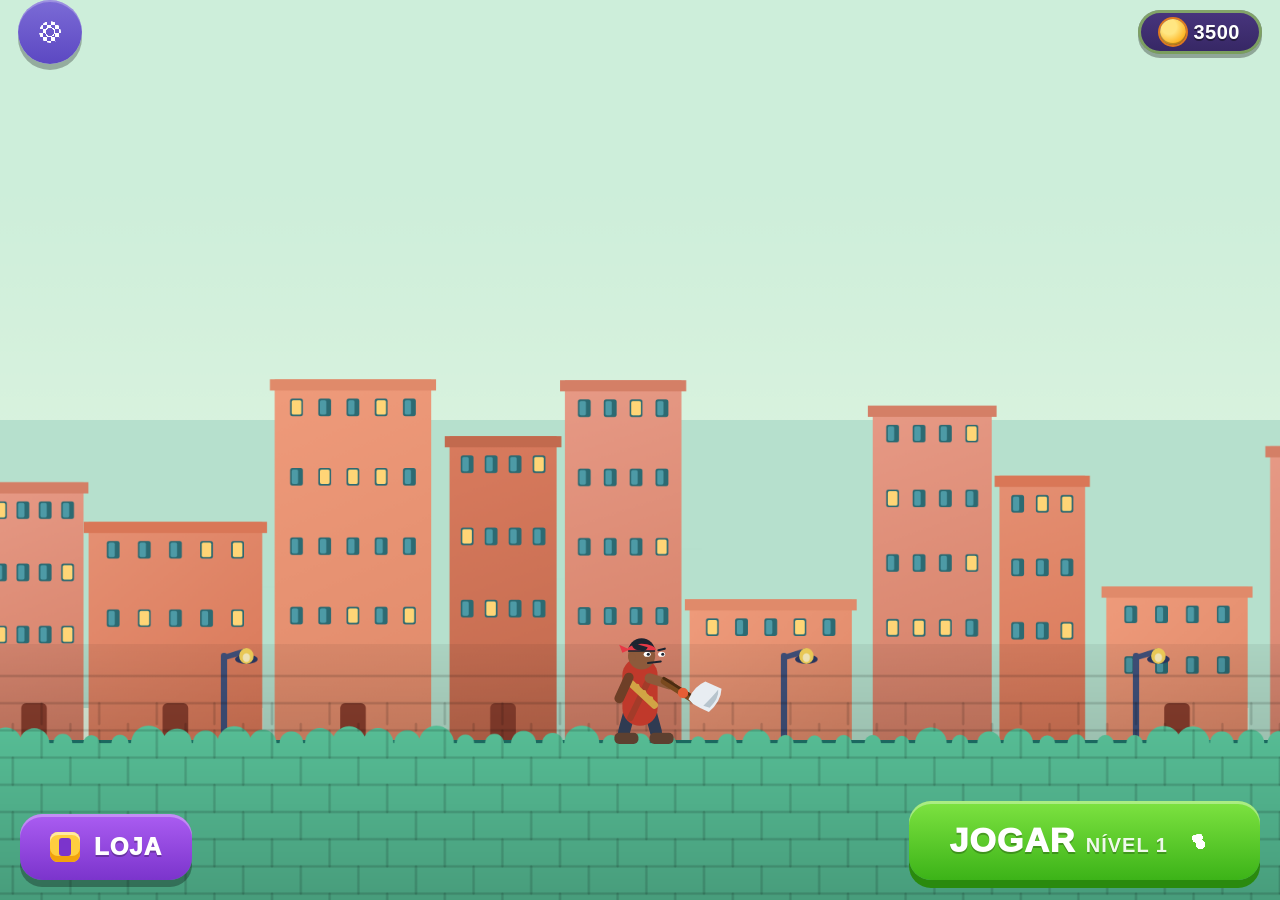
==== index.html @ abb42225 "Save game and conversation for issue #1 Run: 40038451906" ====
<!doctype html>
<html lang="pt-BR">
<head>
  <meta charset="utf-8">
  <meta name="viewport" content="width=device-width, initial-scale=1, maximum-scale=1, user-scalable=no, viewport-fit=cover">
  <meta name="theme-color" content="#2a9d8f">
  <meta name="description" content="Axe Masters — duelo de arremesso estilo arcade. Mira, joga o machado e acerte a cabeça!">
  <title>Axe Masters — Tomahawk Duel</title>
  <link rel="icon" href="data:image/svg+xml,<svg xmlns=%22http://www.w3.org/2000/svg%22 viewBox=%220 0 100 100%22><circle cx=%2250%22 cy=%2250%22 r=%2248%22 fill=%22%23ffd23f%22/><text y=%2272%22 x=%2250%22 font-size=%2256%22 text-anchor=%22middle%22 font-family=%22Arial%22 fill=%22%231d3557%22>&#128296;</text></svg>">
  <link rel="stylesheet" href="./styles.css">
</head>
<body>
  <div id="app">
    <canvas id="game" aria-label="Axe Masters"></canvas>

    <div id="hud-root" class="hud-root">
      <div id="hud" class="hud hidden">
        <button id="btn-pause" class="round-btn pause-btn" aria-label="Pausar">
          <span class="pause-ico"></span>
        </button>
      </div>

      <div id="menu-ui" class="menu-ui">
        <div class="menu-top">
          <button id="btn-settings" class="round-btn gear-btn" aria-label="Configurações"><span class="gear-ico"></span></button>
          <div class="menu-spacer"></div>
          <div class="pill wallet">
            <span class="pill-ico coin-ico"></span><strong id="menu-coins">0</strong>
          </div>
        </div>
        <div class="menu-bottom">
          <button id="btn-shop" class="big-btn shop-btn"><span class="shop-ico"></span>LOJA</button>
          <div class="menu-spacer"></div>
          <button id="btn-play" class="big-btn play-btn">
            <span class="play-label">JOGAR <small id="play-level"></small></span>
            <span class="hand-ico"></span>
          </button>
        </div>
      </div>

      <div id="modal-root" class="modal-root"></div>
    </div>
  </div>
  <script type="module" src="./src/main.js"></script>
</body>
</html>
---- styles.css ----
/* ============ AXE MASTERS — estilos ============ */
* { margin: 0; padding: 0; box-sizing: border-box; -webkit-tap-highlight-color: transparent; }
html, body { height: 100%; overflow: hidden; }
body {
  background: #14243a;
  font-family: "Trebuchet MS", Verdana, "Segoe UI", sans-serif;
  user-select: none;
  -webkit-user-select: none;
  touch-action: none;
}
#app { position: fixed; inset: 0; }
#game { position: absolute; inset: 0; width: 100%; height: 100%; display: block; }

.hud-root { position: absolute; inset: 0; pointer-events: none; }
.hidden { display: none !important; }

/* ---------- botões redondos ---------- */
.round-btn {
  pointer-events: auto;
  width: 64px; height: 64px; border: none; border-radius: 50%;
  background: linear-gradient(180deg, #7b6bd6 0%, #5c48c2 100%);
  box-shadow: 0 6px 0 rgba(0,0,0,.28), inset 0 2px 0 rgba(255,255,255,.25);
  cursor: pointer; display: grid; place-items: center;
  transition: transform .08s;
}
.round-btn:active { transform: translateY(4px); box-shadow: 0 2px 0 rgba(0,0,0,.28), inset 0 2px 0 rgba(255,255,255,.25); }
.pause-ico { width: 20px; height: 22px; border-left: 7px solid #fff; border-right: 7px solid #fff; border-radius: 2px; }
.gear-ico, .gear-ico::after {
  width: 22px; height: 22px; display: block;
}
.gear-ico {
  position: relative; border-radius: 50%;
  background:
    radial-gradient(circle, #fff 0 5px, transparent 5px 100%),
    conic-gradient(#fff 0 25%, transparent 25% 50%, #fff 50% 75%, transparent 75%) 0 0/8px 8px border-box;
  mask: radial-gradient(circle, transparent 0 4px, #000 4px 11px, transparent 11px);
  -webkit-mask: radial-gradient(circle, transparent 0 4px, #000 4px 11px, transparent 11px);
}

/* ---------- menu ---------- */
.menu-ui { position: absolute; inset: 0; pointer-events: none; display: flex; flex-direction: column; }
.menu-top { display: flex; align-items: center; gap: 12px; padding: env(safe-area-inset-top, 12px) 18px 0 18px; }
.menu-spacer { flex: 1; }

.pill {
  pointer-events: auto;
  display: inline-flex; align-items: center; gap: 8px;
  background: linear-gradient(180deg, rgba(64,42,120,.94), rgba(44,26,92,.94));
  border-radius: 999px; padding: 9px 22px;
  box-shadow: inset 0 0 0 3px rgba(178,255,90,.55), 0 4px 0 rgba(0,0,0,.3);
  color: #fff; font-weight: 900; font-size: 20px; letter-spacing: .5px;
  text-shadow: 0 2px 0 rgba(0,0,0,.4);
}
.pill-ico { width: 26px; height: 26px; border-radius: 50%;
  background: radial-gradient(circle at 35% 30%, #ffe682 0 30%, #ffb625 70%, #d97706 100%);
  box-shadow: inset 0 -2px 0 rgba(0,0,0,.25), 0 0 0 2px #e07a1f;
}
.coin-ico.slot { background: radial-gradient(circle at 35% 30%, #b8f0ff 0 30%, #2fb8f0 70%, #1583c9 100%); box-shadow: inset 0 -2px 0 rgba(0,0,0,.25), 0 0 0 2px #1d9bd0; }
.gem-ico { background: radial-gradient(circle at 35% 30%, #ff9ad2 0 40%, #f0469f 75%, #c11d76 100%); box-shadow: inset 0 -2px 0 rgba(0,0,0,.25), 0 0 0 2px #d61d80; border-radius: 6px; transform: rotate(45deg); width: 22px; height: 22px; }

.menu-bottom {
  margin-top: auto;
  display: flex; align-items: flex-end; gap: 16px;
  padding: 0 20px calc(env(safe-area-inset-bottom, 14px) + 20px) 20px;
}
.big-btn {
  pointer-events: auto; border: none; cursor: pointer;
  color: #fff; font-weight: 950; font-family: inherit;
  border-radius: 22px; letter-spacing: 1px;
  transition: transform .08s, filter .1s;
  text-shadow: 0 2px 0 rgba(0,0,0,.25);
  display: inline-flex; align-items: center; gap: 14px;
}
.big-btn:active { transform: translateY(4px); }
.big-btn small { opacity: .9; font-weight: 800; }

.shop-btn {
  font-size: 24px; padding: 18px 30px;
  background: linear-gradient(180deg, #ab5df2 0%, #7b34cc 100%);
  box-shadow: 0 7px 0 rgba(0,0,0,.3), inset 0 3px 0 rgba(255,255,255,.3);
}
.shop-ico { width: 30px; height: 30px; border-radius: 8px; background:#ffcf3f; box-shadow: inset 0 -6px 0 #f2a20d, inset 0 3px 0 #ffe9a0; position: relative; }
.shop-ico::after { content:""; position:absolute; inset: 6px 9px; border-radius: 3px; background: #7b34cc; }

.play-btn {
  font-size: 34px; padding: 20px 44px 20px 40px;
  background: linear-gradient(180deg, #7ee341 0%, #3cb318 100%);
  box-shadow: 0 8px 0 #2a8a0e, inset 0 3px 0 rgba(255,255,255,.35);
}
.play-label small { font-size: 20px; }
.hand-ico {
  width: 34px; height: 34px; display:block;
  background:
    radial-gradient(circle at 55% 60%, #fff 0 17%, transparent 17%) ,
    radial-gradient(circle at 45% 40%, #fff 0 20%, transparent 20%),
    conic-gradient(from -40deg, #fff 0 70deg, transparent 70deg) 0 0/100% 100%;
  mask: radial-gradient(circle at 50% 70%, #000 0 46%, transparent 47%);
  -webkit-mask: radial-gradient(circle at 50% 70%, #000 0 46%, transparent 47%);
  border-radius: 50%;
}

/* ---------- modais ---------- */
.modal-root {
  position: absolute; inset: 0; pointer-events: none;
  display: grid; place-items: center;
}
.modal-root.show { pointer-events: auto; background: rgba(10, 14, 30, .55); backdrop-filter: blur(3px); }

.modal {
  background: linear-gradient(180deg, #a06be0 0%, #7442c5 100%);
  border-radius: 26px;
  box-shadow: 0 10px 0 rgba(0,0,0,.35), inset 0 0 0 4px rgba(255,255,255,.18);
  padding: 20px;
  width: min(560px, calc(100vw - 32px));
  max-height: calc(100vh - 48px);
  display: flex; flex-direction: column;
  animation: pop .18s ease-out;
}
@keyframes pop { from { transform: scale(.85); opacity: 0; } }

.modal-title {
  text-align: center; color: #fff; font-weight: 950; font-size: 30px;
  text-shadow: 0 3px 0 rgba(0,0,0,.3); margin: 2px 0 14px;
}
.hero-list { overflow-y: auto; display: grid; grid-template-columns: repeat(auto-fill, 118px); gap: 12px; justify-content: center; padding: 4px 6px 10px; }
.hero-card {
  position: relative; border: none; cursor: pointer; background: transparent;
  border-radius: 18px; padding: 0; transition: transform .1s;
}
.hero-card:active { transform: scale(.96); }
.hero-card canvas {
  display: block; width: 118px; height: 148px; border-radius: 18px;
  box-shadow: inset 0 0 0 3px rgba(255,255,255,.28);
}
.hero-card .card-tag {
  position: absolute; left: 0; right: 0; bottom: 8px; margin: auto; width: max-content;
  display:flex; align-items:center; gap:6px;
  font-size: 13px; font-weight: 900; color: #fff;
  background: rgba(30, 16, 60, .75); border-radius: 999px; padding: 4px 10px;
  text-shadow: 0 1px 0 rgba(0,0,0,.5);
}
.hero-card .card-tag .mini-coin { width: 14px; height: 14px; border-radius: 50%;
  background: radial-gradient(circle at 35% 30%, #ffe682 0 30%, #ffb625 70%, #d97706 100%); }
.hero-card.locked canvas { filter: grayscale(.65) brightness(.75); }
.hero-card.selected { outline: 4px solid #ffe94a; outline-offset: 3px; }

.modal-actions { display: flex; gap: 12px; justify-content: center; margin-top: 16px; }
.btn {
  pointer-events: auto; border: none; cursor: pointer; font-family: inherit;
  color: #fff; font-weight: 950; font-size: 20px; letter-spacing: 1px;
  padding: 14px 30px; border-radius: 16px;
  text-shadow: 0 2px 0 rgba(0,0,0,.28);
  box-shadow: 0 6px 0 rgba(0,0,0,.3), inset 0 3px 0 rgba(255,255,255,.3);
  display: inline-flex; align-items: center; gap: 10px; justify-content: center;
  transition: transform .08s;
}
.btn:active { transform: translateY(4px); }
.btn.green  { background: linear-gradient(180deg,#7ee341,#3cb318); box-shadow: 0 6px 0 #2a8a0e, inset 0 3px 0 rgba(255,255,255,.35); }
.btn.purple { background: linear-gradient(180deg,#ab5df2,#7b34cc); }
.btn.yellow { background: linear-gradient(180deg,#ffd23f,#e8960c); box-shadow: 0 6px 0 #b87806, inset 0 3px 0 rgba(255,255,255,.4); color:#5a3200; text-shadow: 0 1px 0 rgba(255,255,255,.4); }
.btn.red    { background: linear-gradient(180deg,#ff6b6b,#d92626); box-shadow: 0 6px 0 #a71d1d, inset 0 3px 0 rgba(255,255,255,.3); }
.btn.ghost  { background: rgba(30,16,60,.55); box-shadow: 0 4px 0 rgba(0,0,0,.35); }
.btn .mini-coin { width: 20px; height: 20px; border-radius: 50%;
  background: radial-gradient(circle at 35% 30%, #ffe682 0 30%, #ffb625 70%, #d97706 100%); }

/* ---------- resultado ---------- */
.result-banner {
  text-align: center; font-weight: 950; font-size: 54px; letter-spacing: 2px;
  margin-top: 6px; margin-bottom: 8px;
}
.result-banner.win { color: #ffe94a; text-shadow: 0 4px 0 rgba(0,0,0,.35), 0 0 30px rgba(255,233,74,.6); }
.result-banner.lose { color: #ff8585; text-shadow: 0 4px 0 rgba(0,0,0,.35); }
.reward-row { display:flex; justify-content:center; align-items:center; gap:10px; color:#fff; font-weight:900; font-size: 26px; margin-bottom: 6px; }
.reward-row .mini-coin { width: 24px; height: 24px; border-radius:50%;
  background: radial-gradient(circle at 35% 30%, #ffe682 0 30%, #ffb625 70%, #d97706 100%); }

/* ---------- fim de partida vs ---------- */
.vs-score { display:flex; align-items:center; justify-content:center; gap: 18px; color: #fff; font-weight: 950; font-size: 40px; margin: 4px 0 10px; }
.vs-score img, .vs-score canvas { width: 64px; height: 64px; border-radius: 50%; box-shadow: 0 0 0 3px rgba(255,255,255,.5); }

/* toasts */
.toast {
  position: absolute; top: 96px; left: 50%; transform: translateX(-50%);
  background: rgba(30,16,60,.85); color: #ffe94a;
  font-weight: 900; font-size: 18px; padding: 10px 22px; border-radius: 999px;
  box-shadow: 0 4px 0 rgba(0,0,0,.3); animation: toast-in .25s ease-out;
  pointer-events: none; z-index: 40;
}
@keyframes toast-in { from { transform: translate(-50%, -16px); opacity: 0; } }

@media (max-width: 560px) {
  .play-btn { font-size: 26px; padding: 16px 30px 16px 26px; }
  .shop-btn { font-size: 18px; padding: 14px 20px; }
  .pill { font-size: 15px; padding: 7px 16px; }
  .round-btn { width: 52px; height: 52px; }
  .result-banner { font-size: 38px; }
}
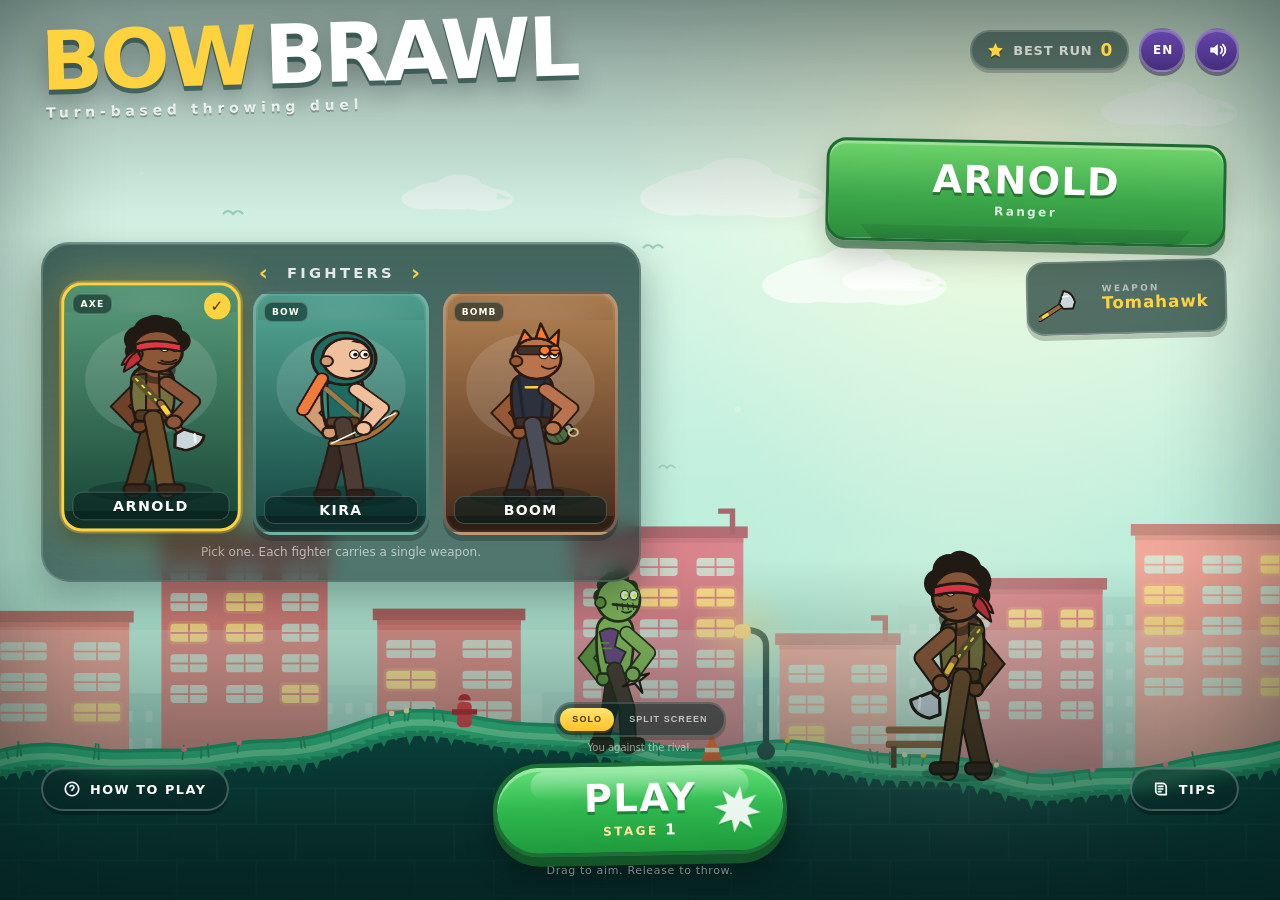
==== commit e9c2263f: "Save game and conversation for issue #2 Run: 40094544773" ====
--- a/index.html
+++ b/index.html
@@ -1,46 +1,206 @@
 <!doctype html>
-<html lang="pt-BR">
+<html lang="en">
 <head>
-  <meta charset="utf-8">
-  <meta name="viewport" content="width=device-width, initial-scale=1, maximum-scale=1, user-scalable=no, viewport-fit=cover">
-  <meta name="theme-color" content="#2a9d8f">
-  <meta name="description" content="Axe Masters — duelo de arremesso estilo arcade. Mira, joga o machado e acerte a cabeça!">
-  <title>Axe Masters — Tomahawk Duel</title>
-  <link rel="icon" href="data:image/svg+xml,<svg xmlns=%22http://www.w3.org/2000/svg%22 viewBox=%220 0 100 100%22><circle cx=%2250%22 cy=%2250%22 r=%2248%22 fill=%22%23ffd23f%22/><text y=%2272%22 x=%2250%22 font-size=%2256%22 text-anchor=%22middle%22 font-family=%22Arial%22 fill=%22%231d3557%22>&#128296;</text></svg>">
-  <link rel="stylesheet" href="./styles.css">
+<meta charset="utf-8" />
+<meta name="viewport" content="width=device-width, initial-scale=1, viewport-fit=cover, user-scalable=no" />
+<meta name="theme-color" content="#0b3b37" />
+<meta name="description" content="Bow Brawl is a turn-based throwing duel with six fighters, one signature weapon each, and a single tap to change the shot." />
+<title>Bow Brawl — Turn-Based Throwing Duel</title>
+<link rel="stylesheet" href="styles.css" />
 </head>
 <body>
-  <div id="app">
-    <canvas id="game" aria-label="Axe Masters"></canvas>
-
-    <div id="hud-root" class="hud-root">
-      <div id="hud" class="hud hidden">
-        <button id="btn-pause" class="round-btn pause-btn" aria-label="Pausar">
-          <span class="pause-ico"></span>
+<div id="app">
+  <canvas id="stage" aria-label="Duel arena" data-i18n-aria="aria.arena"></canvas>
+  <div id="flash" class="flash" aria-hidden="true"></div>
+
+  <section id="menu" class="menu" aria-label="Main menu" data-i18n-aria="aria.menu">
+    <header class="menu-top">
+      <div class="brand">
+        <h1 class="logo"><span class="logo-bow">BOW</span><span class="logo-brawl">BRAWL</span></h1>
+        <p class="tagline" data-i18n="tagline">Turn-based throwing duel</p>
+      </div>
+      <div class="menu-chips">
+        <div class="chip" aria-label="Best run" data-i18n-aria="record">
+          <svg class="chip-star" viewBox="0 0 24 24" aria-hidden="true"><path d="M12 2.6l2.8 5.8 6.4.9-4.6 4.5 1.1 6.4-5.7-3-5.7 3 1.1-6.4L2.8 9.3l6.4-.9z"/></svg>
+          <span class="chip-label" data-i18n="record">BEST RUN</span>
+          <b id="best-streak">0</b>
+        </div>
+        <button id="lang-btn" class="icon-btn lang-btn" type="button" aria-label="Mudar para português">EN</button>
+        <button id="menu-sound" class="icon-btn" type="button" aria-label="Turn sound on or off" data-i18n-aria="aria.sound">
+          <svg class="ico-on" viewBox="0 0 24 24" aria-hidden="true"><path d="M4 9h4l5-4v14l-5-4H4z"/><path class="stroke" d="M16.5 8.2a5 5 0 010 7.6M19 5.5a8.5 8.5 0 010 13"/></svg>
+          <svg class="ico-off" viewBox="0 0 24 24" aria-hidden="true"><path d="M4 9h4l5-4v14l-5-4H4z"/><path class="stroke" d="M16.5 9.5l5 5M21.5 9.5l-5 5"/></svg>
         </button>
       </div>
-
-      <div id="menu-ui" class="menu-ui">
-        <div class="menu-top">
-          <button id="btn-settings" class="round-btn gear-btn" aria-label="Configurações"><span class="gear-ico"></span></button>
-          <div class="menu-spacer"></div>
-          <div class="pill wallet">
-            <span class="pill-ico coin-ico"></span><strong id="menu-coins">0</strong>
+    </header>
+
+    <div class="menu-body">
+      <section class="roster-panel" aria-label="Fighter select" data-i18n-aria="aria.roster">
+        <div class="panel-head">
+          <span class="chev" aria-hidden="true">‹</span>
+          <span data-i18n="menu.heroes">FIGHTERS</span>
+          <span class="chev" aria-hidden="true">›</span>
+        </div>
+        <div id="hero-cards" class="hero-cards"></div>
+        <p class="roster-hint" data-i18n="menu.hint">Pick one. Each fighter carries a single weapon.</p>
+      </section>
+
+      <aside class="hero-showcase">
+        <div class="hero-banner">
+          <div class="hero-banner-ribbon"></div>
+          <h2 id="hero-name">ARNOLD</h2>
+          <p id="hero-title">Ranger</p>
+        </div>
+        <div class="weapon-badge">
+          <canvas id="menu-weapon" width="112" height="112" aria-hidden="true"></canvas>
+          <div>
+            <span class="weapon-label" data-i18n="menu.weapon">WEAPON</span>
+            <strong id="hero-weapon">Tomahawk</strong>
           </div>
         </div>
-        <div class="menu-bottom">
-          <button id="btn-shop" class="big-btn shop-btn"><span class="shop-ico"></span>LOJA</button>
-          <div class="menu-spacer"></div>
-          <button id="btn-play" class="big-btn play-btn">
-            <span class="play-label">JOGAR <small id="play-level"></small></span>
-            <span class="hand-ico"></span>
-          </button>
-        </div>
-      </div>
-
-      <div id="modal-root" class="modal-root"></div>
-    </div>
-  </div>
-  <script type="module" src="./src/main.js"></script>
+      </aside>
+    </div>
+
+    <footer class="menu-bottom">
+      <button id="how-btn" class="btn-ghost" type="button">
+        <svg viewBox="0 0 24 24" aria-hidden="true"><circle class="stroke" cx="12" cy="12" r="9"/><path class="stroke" d="M9.4 9a2.7 2.7 0 015.2 1c0 1.8-2.6 2-2.6 4"/><circle cx="12" cy="17.2" r="1.1" class="fill"/></svg>
+        <span data-i18n="menu.how">HOW TO PLAY</span>
+      </button>
+
+      <div class="play-wrap">
+        <div class="mode-switch" id="mode-switch" role="group" aria-label="Game mode" data-i18n-aria="aria.mode">
+          <button id="mode-solo" class="mode-btn active" type="button" aria-pressed="true" data-i18n="menu.modeSolo">SOLO</button>
+          <button id="mode-split" class="mode-btn" type="button" aria-pressed="false" data-i18n="menu.modeSplit">SPLIT SCREEN</button>
+        </div>
+        <p class="mode-note" id="mode-note" data-i18n="menu.modeNoteSolo">You against the rival.</p>
+
+        <button id="play-btn" class="play-btn" type="button" aria-label="Play">
+          <span class="play-shine" aria-hidden="true"></span>
+          <span class="play-arrow" aria-hidden="true">
+            <svg viewBox="0 0 48 48"><path d="M24 4l4 12 12-6-6 12 12 4-12 4 6 12-12-6-4 12-4-12-12 6 6-12-12-4 12-4-6-12 12 6z"/></svg>
+          </span>
+          <span class="play-text" data-i18n="menu.play">PLAY</span>
+          <span class="play-sub"><span id="play-stage-label" data-i18n="menu.stageWord">STAGE</span> <b id="level-num">1</b></span>
+        </button>
+        <span class="play-hint" data-i18n="menu.dragHint">Drag to aim. Release to throw.</span>
+      </div>
+
+      <button id="menu-help-btn" class="btn-ghost" type="button" aria-label="How to play">
+        <svg viewBox="0 0 24 24" aria-hidden="true"><path class="stroke" d="M5 4.5h9a5 5 0 015 5v10H10a5 5 0 01-5-5z"/><path class="stroke" d="M8.5 8.5h6M8.5 12h6M8.5 15.5h3.5"/></svg>
+        <span data-i18n="menu.tips">TIPS</span>
+      </button>
+    </footer>
+  </section>
+
+  <section id="hud" class="hud" aria-label="Match HUD" data-i18n-aria="aria.hud" hidden>
+    <button id="pause-btn" class="icon-btn hud-pause" aria-label="Pause" data-i18n-aria="aria.pause">
+      <svg viewBox="0 0 24 24" aria-hidden="true"><rect x="6.5" y="5" width="4" height="14" rx="2"/><rect x="13.5" y="5" width="4" height="14" rx="2"/></svg>
+    </button>
+
+    <div class="duel">
+      <div class="fighter left">
+        <div class="avatar-wrap"><canvas id="player-avatar" class="avatar" width="128" height="128" aria-hidden="true"></canvas><span class="turn-dot"></span></div>
+        <div class="fighter-info">
+          <div class="fighter-name" id="player-name">ARNOLD</div>
+          <div class="bar"><i id="player-hp-fill"></i><span id="player-hp-text">100</span></div>
+        </div>
+      </div>
+
+      <div class="vs-badge" aria-hidden="true">
+        <svg viewBox="0 0 48 48"><path d="M8 40L30 18l6-10 6 6-10 6L10 42z" fill="#ffd23f"/><path d="M40 40L18 18l-6-10-6 6 10 6 22 20z" fill="#fff3c4"/><circle cx="24" cy="24" r="4" fill="#6b3fbf"/></svg>
+      </div>
+
+      <div class="fighter right">
+        <div class="fighter-info">
+          <div class="fighter-name" id="enemy-name">ZUMBI</div>
+          <div class="bar"><i id="enemy-hp-fill"></i><span id="enemy-hp-text">100</span></div>
+        </div>
+        <div class="avatar-wrap"><canvas id="enemy-avatar" class="avatar" width="128" height="128" aria-hidden="true"></canvas><span class="turn-dot"></span></div>
+      </div>
+    </div>
+
+    <div id="split-line" class="split-line" aria-hidden="true" hidden></div>
+
+    <button id="sound-btn" class="icon-btn hud-sound" aria-label="Turn sound on or off" data-i18n-aria="aria.sound">
+      <svg class="ico-on" viewBox="0 0 24 24" aria-hidden="true"><path d="M4 9h4l5-4v14l-5-4H4z"/><path class="stroke" d="M16.5 8.2a5 5 0 010 7.6M19 5.5a8.5 8.5 0 010 13"/></svg>
+      <svg class="ico-off" viewBox="0 0 24 24" aria-hidden="true"><path d="M4 9h4l5-4v14l-5-4H4z"/><path class="stroke" d="M16.5 9.5l5 5M21.5 9.5l-5 5"/></svg>
+    </button>
+
+    <div id="turn-toast" class="turn-toast" role="status">YOUR TURN</div>
+    <div id="wind-chip" class="wind-chip">
+      <svg viewBox="0 0 24 24" aria-hidden="true"><path class="stroke" d="M3 9h10a3 3 0 100-6M3 15h14a3 3 0 110 6M3 12h18"/></svg>
+      <span class="wind-label" data-i18n="hud.wind">WIND</span>
+      <b id="wind-value">0</b>
+      <span id="wind-arrow" class="wind-arrow">→</span>
+    </div>
+    <div id="timer-chip" class="timer-chip"><span class="timer-label" data-i18n="hud.time">TIME</span><b id="timer-value">20</b></div>
+    <div id="weapon-slot" class="weapon-slot" aria-label="Signature weapon" data-i18n-aria="aria.weapon"></div>
+    <div id="ability-hint" class="ability-hint" hidden>
+      <span data-i18n="ability.tap">TAP THE SCREEN</span>
+      <b id="ability-name">RETURN</b>
+    </div>
+  </section>
+
+  <div id="vignette" class="vignette" aria-hidden="true"></div>
+
+  <div id="rotate" class="overlay rotate" hidden>
+    <div class="rotate-card">
+      <div class="phone-rotate" aria-hidden="true">
+        <svg viewBox="0 0 96 96"><rect x="30" y="14" width="36" height="66" rx="8" class="stroke"/><path class="stroke" d="M16 34a34 34 0 0118-15M80 62a34 34 0 01-18 15"/><path d="M13 24l4 11-11 1z" fill="currentColor"/><path d="M83 72l-4-11 11-1z" fill="currentColor"/></svg>
+      </div>
+      <h2 data-i18n="rotate.title">ROTATE YOUR DEVICE</h2>
+      <p data-i18n="rotate.body">This duel is built for landscape. Turn your phone sideways and hold it with both hands.</p>
+      <button id="rotate-continue" class="btn-ghost" type="button" data-i18n="rotate.continue">PLAY IN PORTRAIT</button>
+    </div>
+  </div>
+
+  <div id="help" class="overlay" hidden>
+    <div class="panel-card help-card">
+      <div class="panel-kicker" data-i18n="help.kicker">QUICK GUIDE</div>
+      <h2 data-i18n="help.title">HOW TO PLAY</h2>
+      <div class="help-grid">
+        <div class="help-item"><span class="help-num">1</span><div><strong data-i18n="help.i1t">Aim and throw</strong><p data-i18n="help.i1b">Drag toward your rival and release. The longer the drag, the harder the throw.</p></div></div>
+        <div class="help-item"><span class="help-num">2</span><div><strong data-i18n="help.i2t">Mind the wind</strong><p data-i18n="help.i2b">Wind pushes the projectile in flight. Check the meter before you commit.</p></div></div>
+        <div class="help-item"><span class="help-num">3</span><div><strong data-i18n="help.i3t">One weapon each</strong><p data-i18n="help.i3b">Every fighter has a single weapon with its own weight, damage and range.</p></div></div>
+        <div class="help-item"><span class="help-num">4</span><div><strong data-i18n="help.i4t">Tap after the throw</strong><p data-i18n="help.i4b">Tap the screen while your shot is airborne to trigger its ability: detonate, return, split or boost.</p></div></div>
+      </div>
+      <div class="panel-actions">
+        <button id="help-close" class="btn-primary" type="button" data-i18n="help.close">GOT IT</button>
+      </div>
+    </div>
+  </div>
+
+  <div id="pause" class="overlay" hidden>
+    <div class="panel-card pause-card">
+      <div class="panel-kicker" data-i18n="pause.kicker">TIME OUT</div>
+      <h2 data-i18n="pause.title">PAUSED</h2>
+      <p class="panel-sub" data-i18n="pause.sub">Take your time. The next throw can swing the match.</p>
+      <div class="pause-actions">
+        <button id="pause-resume" class="btn-primary" type="button" data-i18n="pause.resume">RESUME</button>
+        <button id="pause-restart" class="btn-ghost" type="button" data-i18n="pause.restart">RESTART MATCH</button>
+        <button id="pause-help" class="btn-ghost" type="button" data-i18n="pause.help">HOW TO PLAY</button>
+        <button id="pause-menu" class="btn-ghost danger" type="button" data-i18n="pause.menu">QUIT TO MENU</button>
+      </div>
+    </div>
+  </div>
+
+  <div id="result" class="overlay result" hidden>
+    <div class="result-card">
+      <div class="result-burst" aria-hidden="true"></div>
+      <div class="panel-kicker" id="result-kicker">STAGE 1</div>
+      <h2 id="result-title">YOU WIN</h2>
+      <p id="result-sub">Clean throw. The next opponent is already waiting.</p>
+      <div class="result-stats">
+        <div class="stat"><span data-i18n="result.best">BEST RUN</span><b id="result-best">0</b></div>
+        <div class="stat"><span data-i18n="result.damage">DAMAGE</span><b id="result-damage">0</b></div>
+        <div class="stat"><span data-i18n="result.shots">THROWS</span><b id="result-shots">0</b></div>
+      </div>
+      <div class="result-actions">
+        <button id="result-next" class="btn-primary" type="button">NEXT MATCH</button>
+        <button id="result-menu" class="btn-ghost" type="button" data-i18n="result.menu">MENU</button>
+      </div>
+    </div>
+  </div>
+</div>
+<script type="module" src="src/main.js"></script>
 </body>
 </html>
--- a/styles.css
+++ b/styles.css
@@ -1,197 +1,1091 @@
-/* ============ AXE MASTERS — estilos ============ */
-* { margin: 0; padding: 0; box-sizing: border-box; -webkit-tap-highlight-color: transparent; }
-html, body { height: 100%; overflow: hidden; }
+:root {
+  --ink: #173d38;
+  --ink-soft: #2b5a53;
+  --cream: #fffdf4;
+  --mint: #a7e8d0;
+  --green: #37c96c;
+  --green-dark: #1d7a3e;
+  --gold: #ffd23f;
+  --gold-dark: #b5760c;
+  --purple: #7b4fd1;
+  --coral: #f08080;
+  --pink: #ff5d8f;
+  --bar-green: #49d96e;
+  --bar-red: #ff5470;
+  --shadow: 0 16px 40px rgba(2, 22, 20, 0.35);
+  --ui-font: "Trebuchet MS", "Segoe UI", "Avenir Next", system-ui, -apple-system, sans-serif;
+}
+
+* { box-sizing: border-box; }
+
+html, body {
+  margin: 0;
+  padding: 0;
+  height: 100%;
+  overflow: hidden;
+  background: #0b3b37;
+  color: var(--cream);
+  font-family: var(--ui-font);
+  -webkit-tap-highlight-color: transparent;
+  overscroll-behavior: none;
+}
+
 body {
-  background: #14243a;
-  font-family: "Trebuchet MS", Verdana, "Segoe UI", sans-serif;
   user-select: none;
   -webkit-user-select: none;
   touch-action: none;
 }
-#app { position: fixed; inset: 0; }
-#game { position: absolute; inset: 0; width: 100%; height: 100%; display: block; }
-
-.hud-root { position: absolute; inset: 0; pointer-events: none; }
-.hidden { display: none !important; }
-
-/* ---------- botões redondos ---------- */
-.round-btn {
-  pointer-events: auto;
-  width: 64px; height: 64px; border: none; border-radius: 50%;
-  background: linear-gradient(180deg, #7b6bd6 0%, #5c48c2 100%);
-  box-shadow: 0 6px 0 rgba(0,0,0,.28), inset 0 2px 0 rgba(255,255,255,.25);
-  cursor: pointer; display: grid; place-items: center;
-  transition: transform .08s;
-}
-.round-btn:active { transform: translateY(4px); box-shadow: 0 2px 0 rgba(0,0,0,.28), inset 0 2px 0 rgba(255,255,255,.25); }
-.pause-ico { width: 20px; height: 22px; border-left: 7px solid #fff; border-right: 7px solid #fff; border-radius: 2px; }
-.gear-ico, .gear-ico::after {
-  width: 22px; height: 22px; display: block;
-}
-.gear-ico {
-  position: relative; border-radius: 50%;
+
+[hidden] { display: none !important; }
+
+#app {
+  position: fixed;
+  inset: 0;
+  overflow: hidden;
   background:
-    radial-gradient(circle, #fff 0 5px, transparent 5px 100%),
-    conic-gradient(#fff 0 25%, transparent 25% 50%, #fff 50% 75%, transparent 75%) 0 0/8px 8px border-box;
-  mask: radial-gradient(circle, transparent 0 4px, #000 4px 11px, transparent 11px);
-  -webkit-mask: radial-gradient(circle, transparent 0 4px, #000 4px 11px, transparent 11px);
-}
-
-/* ---------- menu ---------- */
-.menu-ui { position: absolute; inset: 0; pointer-events: none; display: flex; flex-direction: column; }
-.menu-top { display: flex; align-items: center; gap: 12px; padding: env(safe-area-inset-top, 12px) 18px 0 18px; }
-.menu-spacer { flex: 1; }
-
-.pill {
-  pointer-events: auto;
-  display: inline-flex; align-items: center; gap: 8px;
-  background: linear-gradient(180deg, rgba(64,42,120,.94), rgba(44,26,92,.94));
-  border-radius: 999px; padding: 9px 22px;
-  box-shadow: inset 0 0 0 3px rgba(178,255,90,.55), 0 4px 0 rgba(0,0,0,.3);
-  color: #fff; font-weight: 900; font-size: 20px; letter-spacing: .5px;
-  text-shadow: 0 2px 0 rgba(0,0,0,.4);
-}
-.pill-ico { width: 26px; height: 26px; border-radius: 50%;
-  background: radial-gradient(circle at 35% 30%, #ffe682 0 30%, #ffb625 70%, #d97706 100%);
-  box-shadow: inset 0 -2px 0 rgba(0,0,0,.25), 0 0 0 2px #e07a1f;
-}
-.coin-ico.slot { background: radial-gradient(circle at 35% 30%, #b8f0ff 0 30%, #2fb8f0 70%, #1583c9 100%); box-shadow: inset 0 -2px 0 rgba(0,0,0,.25), 0 0 0 2px #1d9bd0; }
-.gem-ico { background: radial-gradient(circle at 35% 30%, #ff9ad2 0 40%, #f0469f 75%, #c11d76 100%); box-shadow: inset 0 -2px 0 rgba(0,0,0,.25), 0 0 0 2px #d61d80; border-radius: 6px; transform: rotate(45deg); width: 22px; height: 22px; }
+    radial-gradient(circle at 50% 0%, #2a7d6d 0%, #0b3b37 55%, #062a27 100%);
+}
+
+#stage {
+  position: absolute;
+  inset: 0;
+  width: 100%;
+  height: 100%;
+  display: block;
+  touch-action: none;
+}
+
+button {
+  font-family: inherit;
+  border: 0;
+  cursor: pointer;
+  color: inherit;
+  background: none;
+  padding: 0;
+}
+
+button:focus-visible {
+  outline: 3px solid var(--gold);
+  outline-offset: 3px;
+}
+
+svg { width: 100%; height: 100%; display: block; }
+svg .stroke {
+  fill: none;
+  stroke: currentColor;
+  stroke-width: 2.2;
+  stroke-linecap: round;
+  stroke-linejoin: round;
+}
+
+.vignette {
+  position: absolute;
+  inset: 0;
+  pointer-events: none;
+  z-index: 12;
+  box-shadow:
+    inset 0 0 120px rgba(2, 20, 18, 0.28),
+    inset 0 -90px 120px rgba(2, 20, 18, 0.18);
+}
+
+.flash {
+  position: absolute;
+  inset: 0;
+  pointer-events: none;
+  z-index: 11;
+  opacity: 0;
+  background: radial-gradient(circle at 50% 55%, rgba(255,255,255,0) 35%, rgba(255, 60, 70, 0.32) 100%);
+}
+.flash.pulse { animation: flash-pulse 0.28s ease-out; }
+@keyframes flash-pulse {
+  0% { opacity: 0.9; }
+  100% { opacity: 0; }
+}
+
+.icon-btn {
+  width: 46px;
+  height: 46px;
+  border-radius: 50%;
+  display: grid;
+  place-items: center;
+  padding: 10px;
+  color: #fff;
+  background: linear-gradient(180deg, rgba(99, 65, 170, 0.95), rgba(65, 38, 122, 0.95));
+  border: 2px solid rgba(255, 255, 255, 0.28);
+  box-shadow: 0 4px 0 rgba(30, 14, 60, 0.45), inset 0 2px 0 rgba(255, 255, 255, 0.22);
+  transition: transform 0.12s ease, filter 0.12s ease;
+}
+.icon-btn:hover { filter: brightness(1.1); transform: translateY(-1px); }
+.icon-btn:active { transform: translateY(2px); box-shadow: 0 1px 0 rgba(30, 14, 60, 0.45); }
+.icon-btn svg { fill: currentColor; }
+.icon-btn .ico-off { display: none; }
+.icon-btn.muted .ico-on { display: none; }
+.icon-btn.muted .ico-off { display: block; }
+
+.chip {
+  display: flex;
+  align-items: center;
+  gap: 8px;
+  padding: 8px 14px;
+  border-radius: 999px;
+  background: rgba(8, 38, 35, 0.55);
+  border: 2px solid rgba(255, 255, 255, 0.16);
+  box-shadow: 0 3px 0 rgba(0, 0, 0, 0.2);
+  font-size: 13px;
+  letter-spacing: 0.06em;
+  backdrop-filter: blur(6px);
+}
+.chip-star { width: 19px; height: 19px; fill: var(--gold); filter: drop-shadow(0 2px 0 rgba(0,0,0,.25)); }
+.chip-label { opacity: 0.7; font-weight: 700; }
+.chip b { font-size: 17px; color: var(--gold); }
+
+/* ---------------- MENU ---------------- */
+
+.menu {
+  position: absolute;
+  inset: 0;
+  z-index: 20;
+  display: flex;
+  flex-direction: column;
+  gap: clamp(6px, 1.2vh, 14px);
+  padding: clamp(14px, 2.2vw, 34px) clamp(18px, 3.2vw, 58px) clamp(14px, 2.6vh, 30px);
+  background:
+    linear-gradient(180deg, rgba(5, 34, 31, 0.42) 0%, rgba(5, 34, 31, 0) 26%, rgba(5, 34, 31, 0) 62%, rgba(3, 26, 24, 0.62) 100%);
+  transition: opacity 0.35s ease, visibility 0.35s ease, transform 0.35s ease;
+}
+.menu.is-hidden {
+  opacity: 0;
+  visibility: hidden;
+  transform: scale(1.02);
+  pointer-events: none;
+}
+
+.menu-top {
+  display: flex;
+  align-items: flex-start;
+  justify-content: space-between;
+  gap: 16px;
+}
+
+.brand { transform: rotate(-1.6deg); transform-origin: left center; }
+.logo {
+  margin: 0;
+  font-size: clamp(46px, 6.4vw, 88px);
+  line-height: 0.82;
+  font-weight: 900;
+  letter-spacing: -0.035em;
+  text-transform: uppercase;
+  text-shadow: 0 5px 0 rgba(7, 48, 43, 0.55), 0 12px 26px rgba(0, 0, 0, 0.32);
+}
+.logo-bow { color: var(--gold); }
+.logo-brawl { color: #fff; margin-left: 0.12em; }
+.tagline {
+  margin: 10px 0 0 4px;
+  font-size: clamp(10px, 1.1vw, 14px);
+  font-weight: 800;
+  letter-spacing: 0.34em;
+  color: rgba(255, 255, 255, 0.82);
+  text-shadow: 0 2px 0 rgba(0, 0, 0, 0.25);
+}
+.menu-chips { display: flex; align-items: center; gap: 10px; }
+.menu-chips .icon-btn { width: 44px; height: 44px; }
+.lang-btn {
+  width: auto;
+  min-width: 46px;
+  padding: 0 12px;
+  border-radius: 999px;
+  font-size: 12px;
+  font-weight: 900;
+  letter-spacing: 0.08em;
+}
+
+.menu-body {
+  flex: 1;
+  min-height: 0;
+  display: flex;
+  align-items: center;
+  justify-content: space-between;
+  gap: clamp(16px, 3vw, 46px);
+  padding: clamp(4px, 1vh, 12px) 0;
+}
+
+.roster-panel {
+  width: min(600px, 55vw);
+  max-height: 100%;
+  display: flex;
+  flex-direction: column;
+  gap: 10px;
+  padding: clamp(12px, 1.6vw, 22px);
+  border-radius: 28px;
+  background: linear-gradient(180deg, rgba(10, 45, 41, 0.72), rgba(7, 36, 33, 0.58));
+  border: 2px solid rgba(255, 255, 255, 0.16);
+  box-shadow: var(--shadow), inset 0 1px 0 rgba(255, 255, 255, 0.14);
+  backdrop-filter: blur(10px);
+}
+.panel-head {
+  display: flex;
+  align-items: center;
+  justify-content: center;
+  gap: 16px;
+  font-size: clamp(12px, 1.15vw, 15px);
+  font-weight: 900;
+  letter-spacing: 0.22em;
+  color: rgba(255, 255, 255, 0.86);
+}
+.panel-head .chev { color: var(--gold); font-size: 22px; line-height: 0; }
+
+.hero-cards {
+  display: grid;
+  grid-template-columns: repeat(3, 1fr);
+  gap: clamp(8px, 1.1vw, 14px);
+  min-height: 0;
+}
+
+.hero-card {
+  position: relative;
+  display: block;
+  aspect-ratio: 0.72;
+  border-radius: 20px;
+  overflow: hidden;
+  border: 3px solid rgba(255, 255, 255, 0.22);
+  background: linear-gradient(180deg, var(--card-a), var(--card-b));
+  box-shadow: 0 6px 0 rgba(0, 0, 0, 0.22), inset 0 0 0 2px rgba(255, 255, 255, 0.08);
+  transition: transform 0.18s cubic-bezier(.2,.9,.3,1.3), border-color 0.18s ease, box-shadow 0.18s ease;
+  isolation: isolate;
+}
+.hero-card::before {
+  content: "";
+  position: absolute;
+  inset: 0;
+  background:
+    radial-gradient(circle at 50% 34%, rgba(255, 255, 255, 0.22), transparent 55%),
+    linear-gradient(180deg, transparent 45%, rgba(0, 0, 0, 0.34) 100%);
+  z-index: 1;
+}
+.hero-card canvas {
+  position: absolute;
+  left: 0;
+  bottom: 7%;
+  width: 100%;
+  height: 82%;
+  z-index: 2;
+  filter: drop-shadow(0 8px 6px rgba(0, 0, 0, 0.2));
+}
+.hero-card:hover { transform: translateY(-5px); border-color: rgba(255, 255, 255, 0.55); }
+.hero-card.selected {
+  border-color: var(--gold);
+  transform: translateY(-6px) scale(1.02);
+  box-shadow: 0 0 0 2px rgba(255, 210, 63, 0.35), 0 10px 24px rgba(0, 0, 0, 0.35), 0 0 36px rgba(255, 210, 63, 0.36);
+}
+.hero-card .card-name {
+  position: absolute;
+  z-index: 3;
+  left: 8px;
+  right: 8px;
+  bottom: 8px;
+  text-align: center;
+  font-size: clamp(11px, 1.1vw, 14px);
+  font-weight: 900;
+  letter-spacing: 0.1em;
+  padding: 5px 4px;
+  border-radius: 10px;
+  color: #fff;
+  background: rgba(7, 32, 30, 0.6);
+  border: 1px solid rgba(255, 255, 255, 0.2);
+  text-shadow: 0 1px 0 rgba(0, 0, 0, 0.3);
+}
+.hero-card .card-check {
+  position: absolute;
+  z-index: 3;
+  top: 7px;
+  right: 7px;
+  width: 26px;
+  height: 26px;
+  display: grid;
+  place-items: center;
+  border-radius: 50%;
+  background: var(--gold);
+  color: #4a3305;
+  font-size: 15px;
+  font-weight: 900;
+  opacity: 0;
+  transform: scale(0.4);
+  transition: all 0.18s ease;
+}
+.hero-card.selected .card-check { opacity: 1; transform: scale(1); }
+.hero-card .card-weapon {
+  position: absolute;
+  z-index: 3;
+  top: 8px;
+  left: 8px;
+  font-size: 9px;
+  font-weight: 800;
+  letter-spacing: 0.12em;
+  padding: 4px 7px;
+  border-radius: 8px;
+  background: rgba(7, 32, 30, 0.55);
+  border: 1px solid rgba(255, 255, 255, 0.22);
+  text-transform: uppercase;
+}
+.roster-hint {
+  margin: 0;
+  text-align: center;
+  font-size: clamp(10px, 0.95vw, 12px);
+  color: rgba(255, 255, 255, 0.62);
+}
+
+.hero-showcase {
+  width: min(400px, 32vw);
+  display: flex;
+  flex-direction: column;
+  align-self: flex-start;
+  align-items: flex-end;
+  gap: 16px;
+  margin-right: clamp(0px, 1vw, 20px);
+}
+.hero-banner {
+  position: relative;
+  width: 100%;
+  padding: clamp(10px, 1.4vw, 18px) clamp(16px, 2vw, 26px) clamp(14px, 1.8vw, 22px);
+  text-align: center;
+  border-radius: 20px;
+  background: linear-gradient(180deg, #6fd36a 0%, #3da94b 55%, #2d8b3d 100%);
+  border: 3px solid #1f6a32;
+  box-shadow: 0 8px 0 rgba(20, 76, 35, 0.55), inset 0 3px 0 rgba(255, 255, 255, 0.3), 0 16px 30px rgba(0, 0, 0, 0.2);
+  transform: rotate(1.2deg);
+  overflow: hidden;
+}
+.hero-banner::after {
+  content: "";
+  position: absolute;
+  left: 8%;
+  right: 8%;
+  bottom: -16px;
+  height: 30px;
+  background: linear-gradient(180deg, #2d8b3d, #1f6a32);
+  clip-path: polygon(0 0, 100% 0, 92% 100%, 50% 58%, 8% 100%);
+}
+.hero-banner h2 {
+  position: relative;
+  z-index: 1;
+  margin: 0;
+  font-size: clamp(24px, 3vw, 42px);
+  line-height: 1;
+  font-weight: 900;
+  letter-spacing: 0.03em;
+  color: #fff;
+  text-shadow: 0 3px 0 rgba(18, 68, 28, 0.55);
+}
+.hero-banner p {
+  position: relative;
+  z-index: 1;
+  margin: 5px 0 0;
+  font-size: clamp(9px, 0.95vw, 12px);
+  font-weight: 800;
+  letter-spacing: 0.2em;
+  color: rgba(255, 255, 255, 0.82);
+}
+.weapon-badge {
+  display: flex;
+  align-items: center;
+  gap: 10px;
+  padding: 8px 16px 8px 10px;
+  border-radius: 18px;
+  background: rgba(8, 38, 35, 0.66);
+  border: 2px solid rgba(255, 255, 255, 0.2);
+  box-shadow: 0 5px 0 rgba(0, 0, 0, 0.2);
+  transform: rotate(-1.4deg);
+}
+.weapon-badge canvas { width: 54px; height: 54px; }
+.weapon-label {
+  display: block;
+  font-size: 9px;
+  font-weight: 800;
+  letter-spacing: 0.24em;
+  color: rgba(255, 255, 255, 0.56);
+}
+.weapon-badge strong {
+  font-size: clamp(13px, 1.3vw, 18px);
+  letter-spacing: 0.06em;
+  color: var(--gold);
+}
 
 .menu-bottom {
-  margin-top: auto;
-  display: flex; align-items: flex-end; gap: 16px;
-  padding: 0 20px calc(env(safe-area-inset-bottom, 14px) + 20px) 20px;
-}
-.big-btn {
-  pointer-events: auto; border: none; cursor: pointer;
-  color: #fff; font-weight: 950; font-family: inherit;
-  border-radius: 22px; letter-spacing: 1px;
-  transition: transform .08s, filter .1s;
-  text-shadow: 0 2px 0 rgba(0,0,0,.25);
-  display: inline-flex; align-items: center; gap: 14px;
-}
-.big-btn:active { transform: translateY(4px); }
-.big-btn small { opacity: .9; font-weight: 800; }
-
-.shop-btn {
-  font-size: 24px; padding: 18px 30px;
-  background: linear-gradient(180deg, #ab5df2 0%, #7b34cc 100%);
-  box-shadow: 0 7px 0 rgba(0,0,0,.3), inset 0 3px 0 rgba(255,255,255,.3);
-}
-.shop-ico { width: 30px; height: 30px; border-radius: 8px; background:#ffcf3f; box-shadow: inset 0 -6px 0 #f2a20d, inset 0 3px 0 #ffe9a0; position: relative; }
-.shop-ico::after { content:""; position:absolute; inset: 6px 9px; border-radius: 3px; background: #7b34cc; }
-
+  display: grid;
+  grid-template-columns: 1fr auto 1fr;
+  align-items: center;
+  gap: 14px;
+  padding-bottom: max(0px, env(safe-area-inset-bottom));
+}
+.btn-ghost {
+  display: inline-flex;
+  align-items: center;
+  justify-content: center;
+  gap: 9px;
+  min-height: 44px;
+  padding: 10px 20px;
+  border-radius: 999px;
+  font-size: clamp(11px, 1vw, 13px);
+  font-weight: 900;
+  letter-spacing: 0.12em;
+  color: #fff;
+  background: rgba(8, 38, 35, 0.55);
+  border: 2px solid rgba(255, 255, 255, 0.24);
+  box-shadow: 0 4px 0 rgba(0, 0, 0, 0.24), inset 0 1px 0 rgba(255,255,255,.12);
+  transition: transform 0.12s ease, background 0.12s ease, border-color 0.12s ease;
+  backdrop-filter: blur(6px);
+}
+.btn-ghost svg { width: 18px; height: 18px; flex: 0 0 auto; }
+.btn-ghost:hover { background: rgba(20, 68, 62, 0.7); border-color: rgba(255, 210, 63, 0.6); }
+.btn-ghost:active { transform: translateY(2px); }
+.btn-ghost.danger { color: #ffd0d4; border-color: rgba(255, 120, 130, 0.4); }
+.menu-bottom > .btn-ghost:first-child { justify-self: start; }
+.menu-bottom > .btn-ghost:last-child { justify-self: end; }
+
+.play-wrap { display: flex; flex-direction: column; align-items: center; gap: 8px; }
+.mode-switch {
+  display: flex;
+  gap: 3px;
+  padding: 4px;
+  border-radius: 999px;
+  background: rgba(8, 38, 35, 0.58);
+  border: 2px solid rgba(255, 255, 255, 0.16);
+  box-shadow: 0 3px 0 rgba(0, 0, 0, 0.2);
+}
+.mode-btn {
+  border: 0;
+  padding: 7px 12px;
+  border-radius: 999px;
+  background: transparent;
+  color: rgba(255, 255, 255, 0.68);
+  font: 800 9px/1 "Trebuchet MS", "Segoe UI", sans-serif;
+  letter-spacing: 0.12em;
+  cursor: pointer;
+  transition: color 0.12s ease, background 0.12s ease;
+}
+.mode-btn:hover { color: #fff; }
+.mode-btn.active {
+  color: #4a3305;
+  background: linear-gradient(180deg, #ffe46e, #ffc226);
+  box-shadow: 0 2px 0 rgba(120, 76, 3, 0.45);
+}
+.mode-note {
+  margin: -3px 0 1px;
+  font-size: 10px;
+  color: rgba(255, 255, 255, 0.58);
+  text-align: center;
+}
 .play-btn {
-  font-size: 34px; padding: 20px 44px 20px 40px;
-  background: linear-gradient(180deg, #7ee341 0%, #3cb318 100%);
-  box-shadow: 0 8px 0 #2a8a0e, inset 0 3px 0 rgba(255,255,255,.35);
-}
-.play-label small { font-size: 20px; }
-.hand-ico {
-  width: 34px; height: 34px; display:block;
+  position: relative;
+  isolation: isolate;
+  width: clamp(220px, 23vw, 320px);
+  height: clamp(76px, 10.4vh, 100px);
+  border-radius: 999px;
+  display: flex;
+  flex-direction: column;
+  align-items: center;
+  justify-content: center;
+  background: linear-gradient(180deg, #63e078 0%, #2fb94f 48%, #1f9a3d 100%);
+  border: 4px solid #1d7035;
+  box-shadow:
+    0 9px 0 #14562a,
+    0 18px 30px rgba(0, 0, 0, 0.32),
+    inset 0 4px 0 rgba(255, 255, 255, 0.35);
+  transform: rotate(-1deg);
+  transition: transform 0.14s ease, filter 0.14s ease;
+  animation: play-breathe 2.6s ease-in-out infinite;
+}
+.play-btn:hover { filter: brightness(1.07); transform: rotate(-1deg) translateY(-2px) scale(1.02); }
+.play-btn:active { transform: rotate(-1deg) translateY(5px) scale(0.99); box-shadow: 0 3px 0 #14562a, inset 0 4px 0 rgba(255,255,255,.3); animation: none; }
+.play-shine {
+  position: absolute;
+  inset: 4px 12% auto;
+  height: 34%;
+  border-radius: 999px;
+  background: linear-gradient(180deg, rgba(255, 255, 255, 0.38), rgba(255, 255, 255, 0));
+  z-index: -1;
+}
+.play-arrow {
+  position: absolute;
+  right: clamp(14px, 1.6vw, 22px);
+  top: 50%;
+  width: clamp(36px, 4vw, 52px);
+  height: clamp(36px, 4vw, 52px);
+  transform: translateY(-50%) rotate(8deg);
+  color: rgba(255, 255, 255, 0.9);
+  filter: drop-shadow(0 2px 0 rgba(0, 0, 0, 0.12));
+  pointer-events: none;
+}
+.play-arrow svg { fill: currentColor; }
+.play-text {
+  font-size: clamp(28px, 3vw, 44px);
+  font-weight: 900;
+  letter-spacing: 0.04em;
+  line-height: 1;
+  color: #fff;
+  text-shadow: 0 3px 0 rgba(16, 86, 35, 0.55);
+}
+.play-sub {
+  margin-top: 4px;
+  font-size: clamp(9px, 1vw, 12px);
+  font-weight: 800;
+  letter-spacing: 0.2em;
+  color: #ffe89b;
+}
+.play-sub b { font-size: 1.25em; color: #fff; }
+.play-hint {
+  font-size: clamp(9px, 0.9vw, 11px);
+  letter-spacing: 0.06em;
+  color: rgba(255, 255, 255, 0.62);
+  text-shadow: 0 1px 0 rgba(0, 0, 0, 0.3);
+}
+@keyframes play-breathe {
+  0%, 100% { box-shadow: 0 9px 0 #14562a, 0 18px 30px rgba(0,0,0,.32), 0 0 0 rgba(108, 255, 138, 0), inset 0 4px 0 rgba(255,255,255,.35); }
+  50% { box-shadow: 0 9px 0 #14562a, 0 18px 30px rgba(0,0,0,.32), 0 0 34px rgba(108, 255, 138, 0.38), inset 0 4px 0 rgba(255,255,255,.35); }
+}
+
+/* ---------------- HUD ---------------- */
+
+.hud {
+  position: absolute;
+  inset: 0;
+  z-index: 16;
+  pointer-events: none;
+  padding: max(10px, env(safe-area-inset-top)) max(12px, env(safe-area-inset-right)) max(10px, env(safe-area-inset-bottom)) max(12px, env(safe-area-inset-left));
+}
+.hud .icon-btn { pointer-events: auto; }
+.hud-pause { position: absolute; top: clamp(10px, 2.2vh, 20px); left: clamp(10px, 1.6vw, 22px); }
+.hud-sound { position: absolute; top: clamp(10px, 2.2vh, 20px); right: clamp(10px, 1.6vw, 22px); }
+
+.duel {
+  position: absolute;
+  top: clamp(10px, 2vh, 22px);
+  left: 50%;
+  transform: translateX(-50%);
+  width: min(88vw, 880px);
+  display: flex;
+  align-items: center;
+  gap: clamp(6px, 0.9vw, 12px);
+  filter: drop-shadow(0 6px 14px rgba(0, 0, 0, 0.22));
+}
+.fighter {
+  flex: 1 1 0;
+  min-width: 0;
+  display: flex;
+  align-items: center;
+  gap: 9px;
+}
+.fighter.right { flex-direction: row; justify-content: flex-end; }
+.fighter-info { flex: 1 1 auto; min-width: 0; display: flex; flex-direction: column; gap: 3px; }
+.fighter.right .fighter-info { align-items: flex-end; }
+.avatar-wrap {
+  position: relative;
+  flex: 0 0 auto;
+  width: clamp(44px, 5vw, 62px);
+  height: clamp(44px, 5vw, 62px);
+  border-radius: 50%;
+  background: radial-gradient(circle at 35% 30%, #6ee7a3, #1c8a52);
+  border: 3px solid rgba(255, 255, 255, 0.62);
+  box-shadow: 0 3px 0 rgba(0, 0, 0, 0.25), inset 0 0 14px rgba(0, 0, 0, 0.18);
+  transition: box-shadow 0.2s ease, transform 0.2s ease;
+  overflow: visible;
+}
+.fighter.right .avatar-wrap { background: radial-gradient(circle at 35% 30%, #ff9c9c, #b1304e); }
+.avatar { width: 100%; height: 100%; border-radius: 50%; display: block; }
+.turn-dot {
+  position: absolute;
+  left: 50%;
+  bottom: -7px;
+  width: 12px;
+  height: 12px;
+  margin-left: -6px;
+  border-radius: 50%;
+  background: var(--gold);
+  border: 2px solid #7a5508;
+  opacity: 0;
+  transform: scale(0.2);
+  transition: all 0.2s cubic-bezier(.2,.9,.3,1.4);
+}
+.fighter.active .turn-dot { opacity: 1; transform: scale(1); }
+.fighter.active .avatar-wrap {
+  box-shadow: 0 0 0 3px var(--gold), 0 0 22px rgba(255, 210, 63, 0.55), 0 3px 0 rgba(0, 0, 0, 0.25);
+  transform: translateY(-2px);
+}
+.fighter.active .bar { box-shadow: 0 0 0 2px rgba(255, 210, 63, 0.7), 0 0 16px rgba(255, 210, 63, 0.45); }
+.fighter-name {
+  max-width: 100%;
+  overflow: hidden;
+  text-overflow: ellipsis;
+  white-space: nowrap;
+  font-size: clamp(9px, 1vw, 12px);
+  font-weight: 900;
+  letter-spacing: 0.14em;
+  color: #fff;
+  text-shadow: 0 2px 0 rgba(0, 0, 0, 0.35);
+}
+.bar {
+  position: relative;
+  width: 100%;
+  height: clamp(14px, 1.9vh, 22px);
+  border-radius: 999px;
+  background: rgba(10, 24, 28, 0.6);
+  border: 2px solid rgba(255, 255, 255, 0.45);
+  overflow: hidden;
+  box-shadow: inset 0 2px 4px rgba(0, 0, 0, 0.35);
+}
+.bar i {
+  position: absolute;
+  top: 0;
+  bottom: 0;
+  left: 0;
+  width: 100%;
+  border-radius: 999px;
+  background: linear-gradient(180deg, #8cf99d 0%, #49d96e 45%, #1fa94b 100%);
+  box-shadow: inset 0 2px 0 rgba(255, 255, 255, 0.4);
+  transition: width 0.35s cubic-bezier(.2,.8,.3,1), background 0.3s ease;
+}
+.fighter.right .bar i {
+  left: auto;
+  right: 0;
+  background: linear-gradient(180deg, #ff9aa6 0%, #ff5470 45%, #d42245 100%);
+}
+.bar.low i { background: linear-gradient(180deg, #ffd36b 0%, #ff8b3d 45%, #e3511f 100%); }
+.fighter.right .bar.low i { background: linear-gradient(180deg, #ffd36b 0%, #ff8b3d 45%, #e3511f 100%); }
+.bar span {
+  position: absolute;
+  inset: 0;
+  display: grid;
+  place-items: center;
+  font-size: clamp(9px, 1.05vh, 12px);
+  font-weight: 900;
+  color: #fff;
+  text-shadow: 0 1px 2px rgba(0, 0, 0, 0.55);
+  letter-spacing: 0.06em;
+}
+.vs-badge {
+  flex: 0 0 auto;
+  width: clamp(36px, 4.2vw, 50px);
+  height: clamp(36px, 4.2vw, 50px);
+  border-radius: 50%;
+  display: grid;
+  place-items: center;
+  padding: 7px;
+  background: radial-gradient(circle at 35% 30%, #a86ff0, #5730ad 70%);
+  border: 3px solid var(--gold);
+  box-shadow: 0 4px 0 rgba(0, 0, 0, 0.28), 0 0 18px rgba(255, 210, 63, 0.22);
+}
+.vs-badge svg { overflow: visible; }
+
+.split-line {
+  position: absolute;
+  left: 50%;
+  top: 14%;
+  bottom: 14%;
+  width: 2px;
+  transform: translateX(-50%);
+  background: repeating-linear-gradient(180deg, rgba(255, 255, 255, 0.2) 0 7px, transparent 7px 15px);
+  pointer-events: none;
+  filter: drop-shadow(0 0 6px rgba(255, 255, 255, 0.16));
+}
+.split-line[hidden] { display: none; }
+
+.turn-toast {
+  position: absolute;
+  top: clamp(82px, 12vh, 118px);
+  left: 50%;
+  transform: translateX(-50%) translateY(-8px);
+  padding: 7px 24px;
+  border-radius: 999px;
+  background: linear-gradient(180deg, #ffe46e, #ffc226);
+  border: 3px solid #a96d06;
+  color: #4b3003;
+  font-size: clamp(11px, 1.2vw, 15px);
+  font-weight: 900;
+  letter-spacing: 0.16em;
+  box-shadow: 0 5px 0 rgba(120, 76, 3, 0.55), 0 10px 22px rgba(0, 0, 0, 0.25);
+  opacity: 0;
+  pointer-events: none;
+  white-space: nowrap;
+}
+.turn-toast.show { animation: toast-pop 1.7s ease-out; }
+@keyframes toast-pop {
+  0% { opacity: 0; transform: translateX(-50%) translateY(4px) scale(0.9); }
+  12% { opacity: 1; transform: translateX(-50%) translateY(0) scale(1.04); }
+  22% { transform: translateX(-50%) translateY(0) scale(1); }
+  78% { opacity: 1; }
+  100% { opacity: 0; transform: translateX(-50%) translateY(-10px) scale(0.98); }
+}
+
+.wind-chip, .timer-chip {
+  position: absolute;
+  bottom: clamp(14px, 3vh, 30px);
+  display: flex;
+  align-items: center;
+  gap: 8px;
+  padding: 8px 14px;
+  border-radius: 999px;
+  background: rgba(6, 32, 30, 0.62);
+  border: 2px solid rgba(255, 255, 255, 0.16);
+  box-shadow: 0 4px 0 rgba(0, 0, 0, 0.22);
+  font-size: clamp(10px, 1vw, 12px);
+  font-weight: 800;
+  letter-spacing: 0.1em;
+  backdrop-filter: blur(6px);
+}
+.wind-chip { left: clamp(12px, 1.8vw, 26px); }
+.wind-chip svg { width: 20px; height: 20px; color: #9fe8d5; }
+.wind-label, .timer-label { color: rgba(255, 255, 255, 0.55); font-size: 0.85em; }
+.wind-chip b { color: #fff; font-size: 1.25em; }
+.wind-arrow { color: var(--gold); font-size: 1.2em; line-height: 1; transform-origin: center; }
+.timer-chip { right: clamp(12px, 1.8vw, 26px); }
+.timer-chip b { color: #fff; font-size: 1.3em; min-width: 1.4em; text-align: center; }
+.timer-chip.low b { color: #ff8fa0; }
+.timer-chip.low { border-color: rgba(255, 100, 120, 0.5); animation: timer-pulse 0.9s ease-in-out infinite; }
+@keyframes timer-pulse {
+  0%, 100% { box-shadow: 0 4px 0 rgba(0,0,0,.22), 0 0 0 rgba(255, 90, 110, 0); }
+  50% { box-shadow: 0 4px 0 rgba(0,0,0,.22), 0 0 18px rgba(255, 90, 110, 0.5); }
+}
+
+.weapon-slot {
+  position: absolute;
+  bottom: clamp(10px, 2.2vh, 22px);
+  left: 50%;
+  transform: translateX(-50%);
+  display: flex;
+  align-items: center;
+  gap: 8px;
+  padding: 6px 16px 6px 6px;
+  border-radius: 18px;
+  background: linear-gradient(180deg, rgba(22, 61, 56, 0.94), rgba(6, 31, 29, 0.96));
+  border: 2px solid rgba(255, 255, 255, 0.22);
+  box-shadow: 0 4px 0 rgba(0, 0, 0, 0.32), inset 0 2px 0 rgba(255, 255, 255, 0.14);
+  pointer-events: none;
+  transition: opacity 0.2s ease;
+}
+.weapon-slot canvas { width: 52px; height: 52px; }
+.slot-copy { display: flex; flex-direction: column; gap: 1px; min-width: 0; }
+.slot-kicker { font-size: 7px; font-weight: 800; letter-spacing: 0.18em; color: rgba(255, 255, 255, 0.5); }
+.weapon-slot b { font-size: 12px; font-weight: 900; letter-spacing: 0.08em; color: #fff; white-space: nowrap; }
+.weapon-slot em { font-style: normal; font-size: 9px; font-weight: 900; letter-spacing: 0.12em; color: var(--gold); white-space: nowrap; }
+.hud.ai .weapon-slot { opacity: 0.55; }
+.weapon-slot[data-owner="enemy"] { border-color: rgba(255, 120, 140, 0.35); }
+.weapon-slot[data-owner="enemy"] em { color: #ffb3c0; }
+
+.ability-hint {
+  position: absolute;
+  top: clamp(112px, 16vh, 152px);
+  left: 50%;
+  transform: translateX(-50%);
+  display: flex;
+  flex-direction: column;
+  align-items: center;
+  gap: 1px;
+  padding: 7px 24px;
+  border-radius: 14px;
+  background: rgba(6, 32, 30, 0.8);
+  border: 2px solid rgba(255, 210, 63, 0.65);
+  box-shadow: 0 4px 0 rgba(0, 0, 0, 0.28), 0 0 24px rgba(255, 210, 63, 0.25);
+  pointer-events: none;
+  animation: ability-pulse 1.1s ease-in-out infinite;
+  backdrop-filter: blur(4px);
+}
+.ability-hint[hidden] { display: none; }
+.ability-hint span { font-size: 8px; font-weight: 900; letter-spacing: 0.22em; color: rgba(255, 255, 255, 0.62); }
+.ability-hint b { font-size: 14px; font-weight: 900; letter-spacing: 0.12em; color: var(--gold); }
+.ability-hint.p2 { border-color: rgba(255, 120, 140, 0.7); box-shadow: 0 4px 0 rgba(0, 0, 0, 0.28), 0 0 24px rgba(255, 90, 120, 0.24); }
+.ability-hint.p2 b { color: #ffb3c0; }
+@keyframes ability-pulse {
+  0%, 100% { transform: translateX(-50%) scale(1); box-shadow: 0 4px 0 rgba(0,0,0,.28), 0 0 18px rgba(255,210,63,.18); }
+  50% { transform: translateX(-50%) scale(1.04); box-shadow: 0 4px 0 rgba(0,0,0,.28), 0 0 30px rgba(255,210,63,.42); }
+}
+
+/* ---------------- OVERLAYS ---------------- */
+
+.overlay {
+  position: absolute;
+  inset: 0;
+  z-index: 40;
+  display: grid;
+  place-items: center;
+  padding: max(16px, env(safe-area-inset-top)) 20px max(16px, env(safe-area-inset-bottom));
+  background: rgba(3, 24, 22, 0.62);
+  backdrop-filter: blur(9px);
+  animation: overlay-in 0.22s ease-out;
+}
+@keyframes overlay-in { from { opacity: 0; } to { opacity: 1; } }
+
+.panel-card, .result-card {
+  position: relative;
+  width: min(620px, 92vw);
+  max-height: 92vh;
+  overflow: auto;
+  padding: clamp(22px, 3.4vw, 42px);
+  border-radius: 30px;
+  color: var(--ink);
   background:
-    radial-gradient(circle at 55% 60%, #fff 0 17%, transparent 17%) ,
-    radial-gradient(circle at 45% 40%, #fff 0 20%, transparent 20%),
-    conic-gradient(from -40deg, #fff 0 70deg, transparent 70deg) 0 0/100% 100%;
-  mask: radial-gradient(circle at 50% 70%, #000 0 46%, transparent 47%);
-  -webkit-mask: radial-gradient(circle at 50% 70%, #000 0 46%, transparent 47%);
+    radial-gradient(circle at 20% 0%, rgba(255, 255, 255, 0.9), transparent 45%),
+    linear-gradient(180deg, #fffdf4, #f6eed8);
+  border: 4px solid #123b36;
+  box-shadow: 0 12px 0 rgba(7, 40, 36, 0.55), 0 28px 60px rgba(0, 0, 0, 0.4), inset 0 2px 0 rgba(255, 255, 255, 0.8);
+}
+.panel-kicker {
+  font-size: 11px;
+  font-weight: 900;
+  letter-spacing: 0.28em;
+  color: #2f8a5d;
+}
+.panel-card h2, .result-card h2 {
+  margin: 8px 0 4px;
+  font-size: clamp(34px, 4.6vw, 54px);
+  line-height: 0.95;
+  font-weight: 900;
+  letter-spacing: -0.02em;
+  color: #14443d;
+  text-transform: uppercase;
+}
+.panel-sub { margin: 6px 0 20px; color: #52736c; font-size: 14px; line-height: 1.45; }
+.panel-actions { display: flex; justify-content: center; margin-top: 22px; }
+
+.help-grid {
+  display: grid;
+  grid-template-columns: 1fr 1fr;
+  gap: 12px;
+  margin-top: 18px;
+}
+.help-item {
+  display: flex;
+  gap: 11px;
+  padding: 13px;
+  border-radius: 16px;
+  background: rgba(22, 68, 61, 0.06);
+  border: 1.5px solid rgba(20, 68, 61, 0.12);
+}
+.help-num {
+  flex: 0 0 auto;
+  width: 26px;
+  height: 26px;
   border-radius: 50%;
-}
-
-/* ---------- modais ---------- */
-.modal-root {
-  position: absolute; inset: 0; pointer-events: none;
-  display: grid; place-items: center;
-}
-.modal-root.show { pointer-events: auto; background: rgba(10, 14, 30, .55); backdrop-filter: blur(3px); }
-
-.modal {
-  background: linear-gradient(180deg, #a06be0 0%, #7442c5 100%);
-  border-radius: 26px;
-  box-shadow: 0 10px 0 rgba(0,0,0,.35), inset 0 0 0 4px rgba(255,255,255,.18);
-  padding: 20px;
-  width: min(560px, calc(100vw - 32px));
-  max-height: calc(100vh - 48px);
-  display: flex; flex-direction: column;
-  animation: pop .18s ease-out;
-}
-@keyframes pop { from { transform: scale(.85); opacity: 0; } }
-
-.modal-title {
-  text-align: center; color: #fff; font-weight: 950; font-size: 30px;
-  text-shadow: 0 3px 0 rgba(0,0,0,.3); margin: 2px 0 14px;
-}
-.hero-list { overflow-y: auto; display: grid; grid-template-columns: repeat(auto-fill, 118px); gap: 12px; justify-content: center; padding: 4px 6px 10px; }
-.hero-card {
-  position: relative; border: none; cursor: pointer; background: transparent;
-  border-radius: 18px; padding: 0; transition: transform .1s;
-}
-.hero-card:active { transform: scale(.96); }
-.hero-card canvas {
-  display: block; width: 118px; height: 148px; border-radius: 18px;
-  box-shadow: inset 0 0 0 3px rgba(255,255,255,.28);
-}
-.hero-card .card-tag {
-  position: absolute; left: 0; right: 0; bottom: 8px; margin: auto; width: max-content;
-  display:flex; align-items:center; gap:6px;
-  font-size: 13px; font-weight: 900; color: #fff;
-  background: rgba(30, 16, 60, .75); border-radius: 999px; padding: 4px 10px;
-  text-shadow: 0 1px 0 rgba(0,0,0,.5);
-}
-.hero-card .card-tag .mini-coin { width: 14px; height: 14px; border-radius: 50%;
-  background: radial-gradient(circle at 35% 30%, #ffe682 0 30%, #ffb625 70%, #d97706 100%); }
-.hero-card.locked canvas { filter: grayscale(.65) brightness(.75); }
-.hero-card.selected { outline: 4px solid #ffe94a; outline-offset: 3px; }
-
-.modal-actions { display: flex; gap: 12px; justify-content: center; margin-top: 16px; }
-.btn {
-  pointer-events: auto; border: none; cursor: pointer; font-family: inherit;
-  color: #fff; font-weight: 950; font-size: 20px; letter-spacing: 1px;
-  padding: 14px 30px; border-radius: 16px;
-  text-shadow: 0 2px 0 rgba(0,0,0,.28);
-  box-shadow: 0 6px 0 rgba(0,0,0,.3), inset 0 3px 0 rgba(255,255,255,.3);
-  display: inline-flex; align-items: center; gap: 10px; justify-content: center;
-  transition: transform .08s;
-}
-.btn:active { transform: translateY(4px); }
-.btn.green  { background: linear-gradient(180deg,#7ee341,#3cb318); box-shadow: 0 6px 0 #2a8a0e, inset 0 3px 0 rgba(255,255,255,.35); }
-.btn.purple { background: linear-gradient(180deg,#ab5df2,#7b34cc); }
-.btn.yellow { background: linear-gradient(180deg,#ffd23f,#e8960c); box-shadow: 0 6px 0 #b87806, inset 0 3px 0 rgba(255,255,255,.4); color:#5a3200; text-shadow: 0 1px 0 rgba(255,255,255,.4); }
-.btn.red    { background: linear-gradient(180deg,#ff6b6b,#d92626); box-shadow: 0 6px 0 #a71d1d, inset 0 3px 0 rgba(255,255,255,.3); }
-.btn.ghost  { background: rgba(30,16,60,.55); box-shadow: 0 4px 0 rgba(0,0,0,.35); }
-.btn .mini-coin { width: 20px; height: 20px; border-radius: 50%;
-  background: radial-gradient(circle at 35% 30%, #ffe682 0 30%, #ffb625 70%, #d97706 100%); }
-
-/* ---------- resultado ---------- */
-.result-banner {
-  text-align: center; font-weight: 950; font-size: 54px; letter-spacing: 2px;
-  margin-top: 6px; margin-bottom: 8px;
-}
-.result-banner.win { color: #ffe94a; text-shadow: 0 4px 0 rgba(0,0,0,.35), 0 0 30px rgba(255,233,74,.6); }
-.result-banner.lose { color: #ff8585; text-shadow: 0 4px 0 rgba(0,0,0,.35); }
-.reward-row { display:flex; justify-content:center; align-items:center; gap:10px; color:#fff; font-weight:900; font-size: 26px; margin-bottom: 6px; }
-.reward-row .mini-coin { width: 24px; height: 24px; border-radius:50%;
-  background: radial-gradient(circle at 35% 30%, #ffe682 0 30%, #ffb625 70%, #d97706 100%); }
-
-/* ---------- fim de partida vs ---------- */
-.vs-score { display:flex; align-items:center; justify-content:center; gap: 18px; color: #fff; font-weight: 950; font-size: 40px; margin: 4px 0 10px; }
-.vs-score img, .vs-score canvas { width: 64px; height: 64px; border-radius: 50%; box-shadow: 0 0 0 3px rgba(255,255,255,.5); }
-
-/* toasts */
-.toast {
-  position: absolute; top: 96px; left: 50%; transform: translateX(-50%);
-  background: rgba(30,16,60,.85); color: #ffe94a;
-  font-weight: 900; font-size: 18px; padding: 10px 22px; border-radius: 999px;
-  box-shadow: 0 4px 0 rgba(0,0,0,.3); animation: toast-in .25s ease-out;
-  pointer-events: none; z-index: 40;
-}
-@keyframes toast-in { from { transform: translate(-50%, -16px); opacity: 0; } }
-
-@media (max-width: 560px) {
-  .play-btn { font-size: 26px; padding: 16px 30px 16px 26px; }
-  .shop-btn { font-size: 18px; padding: 14px 20px; }
-  .pill { font-size: 15px; padding: 7px 16px; }
-  .round-btn { width: 52px; height: 52px; }
-  .result-banner { font-size: 38px; }
-}
+  display: grid;
+  place-items: center;
+  background: var(--gold);
+  color: #533803;
+  font-weight: 900;
+  font-size: 13px;
+  border: 2px solid #b77907;
+}
+.help-item strong { display: block; font-size: 13px; color: #14443d; margin-bottom: 2px; }
+.help-item p { margin: 0; font-size: 11.5px; line-height: 1.4; color: #5a7871; }
+
+.pause-actions { display: grid; grid-template-columns: 1fr 1fr; gap: 10px; margin-top: 18px; }
+.btn-primary {
+  display: inline-flex;
+  align-items: center;
+  justify-content: center;
+  min-height: 52px;
+  padding: 12px 28px;
+  border-radius: 999px;
+  font-size: 15px;
+  font-weight: 900;
+  letter-spacing: 0.1em;
+  color: #fff;
+  background: linear-gradient(180deg, #5ddd76, #25a94a 60%, #178a38);
+  border: 3px solid #146a2c;
+  box-shadow: 0 5px 0 #0f521f, inset 0 2px 0 rgba(255, 255, 255, 0.3);
+  text-shadow: 0 2px 0 rgba(0, 0, 0, 0.18);
+  transition: transform 0.12s ease, filter 0.12s ease;
+}
+.btn-primary:hover { filter: brightness(1.06); transform: translateY(-1px); }
+.btn-primary:active { transform: translateY(3px); box-shadow: 0 1px 0 #0f521f; }
+.panel-card .btn-ghost, .result-card .btn-ghost {
+  color: #14443d;
+  background: rgba(20, 68, 61, 0.07);
+  border-color: rgba(20, 68, 61, 0.2);
+  box-shadow: 0 4px 0 rgba(20, 68, 61, 0.14);
+  backdrop-filter: none;
+}
+.panel-card .btn-ghost:hover, .result-card .btn-ghost:hover { background: rgba(20, 68, 61, 0.14); border-color: rgba(20, 68, 61, 0.35); }
+.panel-card .btn-ghost.danger { color: #b52a3d; border-color: rgba(181, 42, 61, 0.3); }
+
+.rotate .rotate-card {
+  width: min(520px, 90vw);
+  text-align: center;
+  padding: clamp(28px, 4vw, 46px);
+  border-radius: 30px;
+  background: linear-gradient(180deg, #fdf8e9, #f1e6cc);
+  border: 4px solid #123b36;
+  color: var(--ink);
+  box-shadow: 0 12px 0 rgba(7, 40, 36, 0.55), 0 28px 60px rgba(0, 0, 0, 0.4);
+}
+.phone-rotate {
+  width: 92px;
+  height: 92px;
+  margin: 0 auto 10px;
+  color: #1f7a69;
+  animation: rotate-phone 2.6s ease-in-out infinite;
+  transform-origin: 50% 55%;
+}
+.phone-rotate .stroke { stroke-width: 4; }
+@keyframes rotate-phone {
+  0%, 18% { transform: rotate(0deg); }
+  45%, 78% { transform: rotate(90deg); }
+  100% { transform: rotate(0deg); }
+}
+.rotate-card h2 {
+  margin: 4px 0 8px;
+  font-size: clamp(26px, 4vw, 38px);
+  color: #14443d;
+  letter-spacing: -0.01em;
+}
+.rotate-card p { margin: 0 auto 20px; max-width: 380px; color: #577670; font-size: 14px; line-height: 1.5; }
+
+.result { background: rgba(3, 24, 22, 0.55); }
+.result-card {
+  width: min(660px, 93vw);
+  text-align: center;
+  overflow: hidden;
+  padding-top: clamp(30px, 4.4vw, 52px);
+}
+.result-burst {
+  position: absolute;
+  inset: -40% -10% auto;
+  height: 380px;
+  background: repeating-conic-gradient(from 0deg, rgba(255, 210, 63, 0.16) 0deg 9deg, transparent 9deg 20deg);
+  mask-image: radial-gradient(circle at 50% 42%, #000 0%, transparent 68%);
+  -webkit-mask-image: radial-gradient(circle at 50% 42%, #000 0%, transparent 68%);
+  animation: burst-turn 30s linear infinite;
+  pointer-events: none;
+}
+@keyframes burst-turn { to { transform: rotate(360deg); } }
+.result-card .panel-kicker { position: relative; color: #2f8a5d; }
+.result-card h2 {
+  position: relative;
+  font-size: clamp(48px, 7vw, 82px);
+  color: #f5b71d;
+  -webkit-text-stroke: 2px #6d4503;
+  text-shadow: 0 5px 0 #b67a08, 0 10px 20px rgba(0, 0, 0, 0.2);
+  margin-bottom: 8px;
+}
+.result.lose h2 { color: #ff6d83; -webkit-text-stroke-color: #6c1326; text-shadow: 0 5px 0 #a51f39, 0 10px 20px rgba(0, 0, 0, 0.2); }
+.result.draw h2 { color: #9fd8ff; -webkit-text-stroke-color: #174b6d; text-shadow: 0 5px 0 #2b6f9c, 0 10px 20px rgba(0, 0, 0, 0.2); }
+.result-card #result-sub { position: relative; margin: 0 0 18px; color: #5a7871; font-size: 14px; }
+.result-stats { position: relative; display: flex; justify-content: center; gap: 10px; margin: 0 auto 22px; flex-wrap: wrap; }
+.stat {
+  min-width: 120px;
+  padding: 10px 16px;
+  border-radius: 16px;
+  background: rgba(20, 68, 61, 0.07);
+  border: 1.5px solid rgba(20, 68, 61, 0.12);
+}
+.stat span { display: block; font-size: 9px; font-weight: 900; letter-spacing: 0.14em; color: #6b857f; }
+.stat b { display: block; font-size: 24px; color: #14443d; }
+.result-actions { position: relative; display: flex; justify-content: center; gap: 10px; flex-wrap: wrap; }
+
+/* ---------------- RESPONSIVE ---------------- */
+
+@media (max-height: 620px) and (orientation: landscape) {
+  .menu { padding: 10px 18px 12px; gap: 4px; }
+  .logo { font-size: clamp(34px, 6vh, 52px); }
+  .tagline { margin-top: 5px; font-size: 8px; }
+  .menu-chips .chip { padding: 5px 10px; font-size: 10px; }
+  .menu-chips .icon-btn { width: 36px; height: 36px; padding: 8px; }
+  .menu-body { padding: 0; }
+  .roster-panel { width: min(480px, 54vw); padding: 9px 11px; border-radius: 20px; gap: 6px; }
+  .panel-head { font-size: 10px; }
+  .hero-cards { gap: 7px; }
+  .hero-card { border-radius: 14px; border-width: 2px; }
+  .hero-card .card-name { font-size: 10px; bottom: 5px; padding: 3px; }
+  .hero-card .card-weapon { display: none; }
+  .roster-hint { display: none; }
+  .hero-showcase { width: min(280px, 28vw); gap: 8px; }
+  .hero-banner { padding: 8px 14px 12px; border-radius: 14px; }
+  .hero-banner h2 { font-size: clamp(18px, 3.4vh, 28px); }
+  .hero-banner p { font-size: 8px; }
+  .weapon-badge { padding: 4px 12px 4px 6px; border-radius: 12px; }
+  .weapon-badge canvas { width: 38px; height: 38px; }
+  .weapon-badge strong { font-size: 13px; }
+  .menu-bottom { gap: 8px; }
+  .btn-ghost { min-height: 36px; padding: 7px 14px; font-size: 9px; }
+  .play-btn { width: clamp(190px, 20vw, 250px); height: clamp(62px, 16vh, 78px); border-width: 3px; }
+  .play-text { font-size: clamp(22px, 4.4vh, 32px); }
+  .play-hint { display: none; }
+  .mode-note { display: none; }
+  .mode-btn { padding: 5px 10px; font-size: 8px; }
+  .play-sub { font-size: 8px; }
+  .play-arrow { width: 34px; height: 34px; }
+  .hud-pause, .hud-sound { width: 38px; height: 38px; padding: 8px; }
+  .duel { width: min(82vw, 760px); }
+  .avatar-wrap { width: 38px; height: 38px; }
+  .turn-dot { width: 9px; height: 9px; margin-left: -4.5px; bottom: -5px; }
+  .bar { height: 13px; }
+  .fighter-name { font-size: 9px; }
+  .vs-badge { width: 32px; height: 32px; padding: 5px; }
+  .turn-toast { top: 66px; padding: 5px 16px; font-size: 10px; }
+  .weapon-slot { bottom: 8px; padding: 4px 12px 4px 4px; border-radius: 14px; }
+  .weapon-slot canvas { width: 40px; height: 40px; }
+  .weapon-slot b { font-size: 10px; }
+  .weapon-slot em { font-size: 8px; }
+  .ability-hint { top: 92px; padding: 5px 18px; }
+  .ability-hint b { font-size: 12px; }
+  .wind-chip, .timer-chip { padding: 5px 10px; font-size: 9px; bottom: 10px; }
+  .wind-chip svg { width: 15px; height: 15px; }
+  .panel-card, .result-card { padding: 20px 24px; }
+  .help-grid { margin-top: 10px; gap: 8px; }
+  .help-item { padding: 9px; }
+  .help-item p { font-size: 10.5px; }
+  .panel-actions { margin-top: 12px; }
+  .btn-primary { min-height: 44px; padding: 9px 22px; font-size: 13px; }
+  .result-card h2 { font-size: clamp(40px, 9vh, 62px); }
+  .result-stats { margin-bottom: 14px; }
+  .stat { padding: 7px 12px; }
+  .stat b { font-size: 19px; }
+}
+
+@media (max-width: 820px) and (orientation: portrait) {
+  .menu { padding: 18px 16px 20px; }
+  .menu-top { align-items: center; }
+  .logo { font-size: clamp(38px, 11vw, 56px); }
+  .tagline { font-size: 8px; letter-spacing: 0.22em; margin-top: 6px; }
+  .menu-chips .chip { padding: 6px 10px; }
+  .chip-label { display: none; }
+  .menu-body { flex-direction: column; justify-content: center; align-items: stretch; gap: 12px; }
+  .roster-panel { width: 100%; padding: 12px; order: 2; }
+  .roster-hint { display: none; }
+  .hero-showcase { width: 100%; order: 1; flex-direction: row; align-items: center; justify-content: space-between; margin: 0; gap: 10px; }
+  .hero-banner { width: auto; flex: 1; padding: 8px 16px 12px; transform: rotate(-1deg); }
+  .hero-banner h2 { font-size: 22px; }
+  .hero-banner p { font-size: 8px; }
+  .weapon-badge { transform: rotate(1deg); padding: 5px 10px 5px 5px; }
+  .weapon-badge canvas { width: 42px; height: 42px; }
+  .weapon-badge strong { font-size: 12px; }
+  .menu-bottom { display: flex; flex-wrap: wrap; justify-content: center; align-items: center; gap: 10px; order: 3; }
+  .menu-bottom > .btn-ghost:first-child { order: 2; }
+  .menu-bottom > .btn-ghost:last-child { display: none; }
+  .play-wrap { order: 1; flex: 1 0 100%; }
+  .play-btn { width: min(320px, 82vw); height: 82px; }
+  .play-hint { display: none; }
+  .play-text { font-size: 30px; }
+  .duel { width: 96vw; }
+  .hud-pause, .hud-sound { width: 38px; height: 38px; padding: 8px; }
+  .avatar-wrap { width: 38px; height: 38px; }
+  .bar { height: 13px; }
+  .fighter-name { font-size: 9px; }
+  .vs-badge { width: 32px; height: 32px; padding: 5px; }
+  .turn-toast { top: 70px; font-size: 10px; padding: 5px 14px; }
+  .weapon-slot { bottom: 12px; padding: 5px 12px 5px 5px; }
+  .weapon-slot canvas { width: 44px; height: 44px; }
+  .wind-chip, .timer-chip { bottom: 72px; }
+  .wind-chip { left: 10px; }
+  .timer-chip { right: 10px; }
+  .help-grid { grid-template-columns: 1fr; }
+  .panel-card { width: 94vw; }
+  .result-stats { gap: 6px; }
+  .stat { min-width: 96px; padding: 8px 10px; }
+  .stat b { font-size: 20px; }
+  .result-card h2 { font-size: clamp(44px, 12vw, 64px); }
+}
+
+@media (prefers-reduced-motion: reduce) {
+  .play-btn { animation: none; }
+  .phone-rotate { animation: none; }
+  .result-burst { animation: none; }
+}
